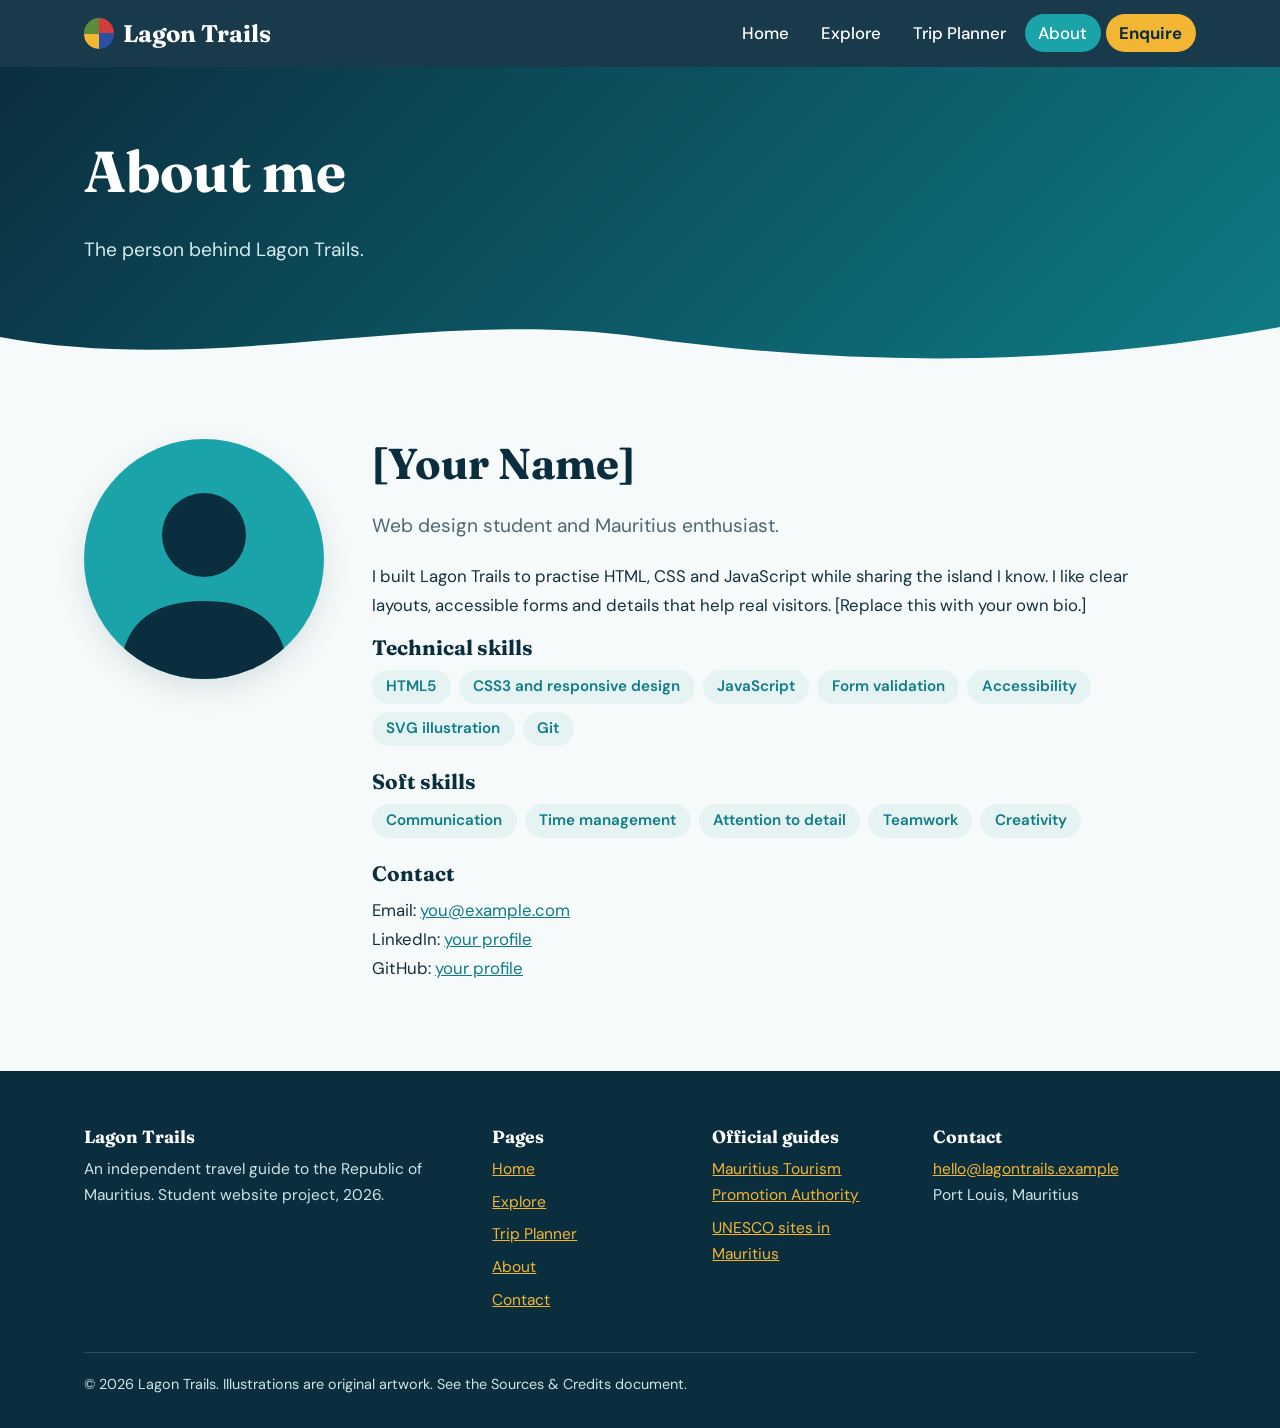
==== about.html @ cac01fd3 "Initial commit" ====
<!DOCTYPE html><html lang="en"><head><meta charset="utf-8"><meta name="viewport" content="width=device-width, initial-scale=1">
<title>About | Lagon Trails</title><meta name="description" content="Lagon Trails is a travel guide to Mauritius: beaches, mountains, Creole culture and trip planning.">
<link rel="preconnect" href="https://fonts.googleapis.com"><link rel="preconnect" href="https://fonts.gstatic.com" crossorigin>
<link href="https://fonts.googleapis.com/css2?family=DM+Sans:wght@400;500;700&family=Fraunces:opsz,wght@9..144,600;9..144,700&display=swap" rel="stylesheet">
<link rel="stylesheet" href="style.css"></head><body>
<header class="site-header"><div class="wrap"><a class="brand" href="index.html"><i></i>Lagon Trails</a>
<button class="menu-btn" aria-expanded="false" aria-controls="nav">Menu</button><nav class="nav" id="nav" aria-label="Main"><ul><li><a href="index.html">Home</a></li><li><a href="explore.html">Explore</a></li><li><a href="plan.html">Trip Planner</a></li><li><a href="about.html" aria-current=page>About</a></li><li><a class="cta" href="contact.html">Enquire</a></li></ul></nav></div></header><main>
<div class="page-hero"><div class="wrap"><h1>About me</h1><p>The person behind Lagon Trails.</p></div></div><svg class="wave" viewBox="0 0 1440 60" preserveAspectRatio="none" aria-hidden="true"><path d="M0 30C240 70 480 0 720 30S1200 60 1440 20V60H0Z" fill="#f7fafa"/></svg>
<section><div class="wrap"><div class="about-grid"><img src="images/avatar.svg" alt="Placeholder profile picture: replace with your own photo"><div>
<h2>[Your Name]</h2><p class="lead">Web design student and Mauritius enthusiast.</p>
<p>I built Lagon Trails to practise HTML, CSS and JavaScript while sharing the island I know. I like clear layouts, accessible forms and details that help real visitors. [Replace this with your own bio.]</p>
<h3>Technical skills</h3><ul class="chips"><li>HTML5</li><li>CSS3 and responsive design</li><li>JavaScript</li><li>Form validation</li><li>Accessibility</li><li>SVG illustration</li><li>Git</li></ul>
<h3>Soft skills</h3><ul class="chips"><li>Communication</li><li>Time management</li><li>Attention to detail</li><li>Teamwork</li><li>Creativity</li></ul>
<h3>Contact</h3><p>Email: <a href="mailto:you@example.com">you@example.com</a><br>LinkedIn: <a href="https://www.linkedin.com/" target="_blank" rel="noopener">your profile</a><br>GitHub: <a href="https://github.com/" target="_blank" rel="noopener">your profile</a></p></div></div></div></section>
</main><footer><div class="wrap"><div class="fcols">
<div><h3>Lagon Trails</h3><p>An independent travel guide to the Republic of Mauritius. Student website project, 2026.</p></div>
<div><h3>Pages</h3><ul><li><a href="index.html">Home</a></li><li><a href="explore.html">Explore</a></li><li><a href="plan.html">Trip Planner</a></li><li><a href="about.html">About</a></li><li><a href="contact.html">Contact</a></li></ul></div>
<div><h3>Official guides</h3><ul><li><a href="https://www.tourismmauritius.mu" target="_blank" rel="noopener">Mauritius Tourism Promotion Authority</a></li><li><a href="https://whc.unesco.org/en/statesparties/mu" target="_blank" rel="noopener">UNESCO sites in Mauritius</a></li></ul></div>
<div><h3>Contact</h3><p><a href="mailto:hello@lagontrails.example">hello@lagontrails.example</a><br>Port Louis, Mauritius</p></div></div>
<div class="copy">&copy; 2026 Lagon Trails. Illustrations are original artwork. See the Sources &amp; Credits document.</div></div></footer><script src="script.js"></script></body></html>
---- style.css ----
:root{--navy:#0b2e3f;--lagoon:#1aa3a8;--deep:#0e7c86;--cane:#5b8c3a;--sun:#f2b632;--red:#d63b3b;--bg:#f7fafa;--tint:#e6f3f3;--ink:#12303d;--muted:#4d6772;
--head:"Fraunces",Georgia,serif;--body:"DM Sans","Segoe UI",Arial,sans-serif;--sh:0 10px 30px rgba(11,46,63,.12)}
*{box-sizing:border-box}html{scroll-behavior:smooth}
body{margin:0;background:var(--bg);color:var(--ink);font:1.05rem/1.7 var(--body)}
img{max-width:100%;display:block}a{color:var(--deep)}
:focus-visible{outline:3px solid var(--sun);outline-offset:3px}
.wrap{max-width:72rem;margin:0 auto;padding:0 1.25rem}
h1,h2,h3{font-family:var(--head);line-height:1.15;margin:0 0 .5em;color:var(--navy)}
h1{font-size:clamp(2.6rem,7vw,5rem);font-weight:700}h2{font-size:clamp(1.8rem,4vw,2.7rem)}h3{font-size:1.3rem}
p{max-width:64ch;margin:0 0 1em}.lead{font-size:1.2rem;color:var(--muted)}
section{padding:4.5rem 0}.tint{background:var(--tint)}.dark{background:var(--navy);color:#e3f1f2}.dark h2,.dark h3{color:#fff}.dark a{color:var(--sun)}
.sec-head{max-width:46rem;margin-bottom:2.2rem}

/* header */
.site-header{position:sticky;top:0;z-index:50;background:rgba(11,46,63,.94);backdrop-filter:blur(8px);color:#fff}
.site-header .wrap{display:flex;align-items:center;justify-content:space-between;min-height:4.2rem;gap:1rem}
.brand{font:700 1.5rem var(--head);color:#fff;text-decoration:none;display:flex;gap:.55rem;align-items:center}
.brand i{width:1.9rem;height:1.9rem;border-radius:50%;background:conic-gradient(var(--red) 0 25%,#2c4fa3 0 50%,var(--sun) 0 75%,var(--cane) 0)}
.nav ul{display:flex;gap:.3rem;list-style:none;margin:0;padding:0;align-items:center}
.nav a{color:#fff;text-decoration:none;padding:.5rem .85rem;border-radius:99px;font-weight:500}
.nav a:hover{background:rgba(255,255,255,.12)}.nav a[aria-current=page]{background:var(--lagoon)}
.nav .cta{background:var(--sun);color:var(--navy);font-weight:700}
.menu-btn{display:none;background:none;border:1px solid #fff;color:#fff;padding:.4rem .9rem;font:inherit;border-radius:6px}
@media(max-width:52rem){.menu-btn{display:block}.nav{display:none;position:absolute;left:0;right:0;top:100%;background:var(--navy);padding:1rem 1.25rem 1.5rem}.nav.open{display:block}.nav ul{flex-direction:column;align-items:stretch}}

/* hero */
.hero{position:relative;color:#fff;min-height:40rem;display:flex;align-items:center;padding:0;overflow:hidden}
.hero>img{position:absolute;inset:0;width:100%;height:100%;object-fit:cover}
.hero::after{content:"";position:absolute;inset:0;background:linear-gradient(100deg,rgba(11,46,63,.8) 0,rgba(11,46,63,.35) 55%,transparent)}
.hero .wrap{position:relative;z-index:2;padding-top:5rem;padding-bottom:7rem}
.hero h1{color:#fff;max-width:13ch;text-shadow:0 2px 20px rgba(0,0,0,.3)}.hero p{font-size:1.25rem;max-width:38rem}
.btns{display:flex;gap:.8rem;flex-wrap:wrap;margin-top:1.6rem}
.btn{display:inline-block;background:var(--sun);color:var(--navy);padding:.8rem 1.6rem;font:700 1rem var(--body);text-decoration:none;border:0;border-radius:99px;cursor:pointer;transition:transform .15s,box-shadow .15s}
.btn:hover{transform:translateY(-2px);box-shadow:0 8px 20px rgba(0,0,0,.25)}
.btn.ghost{background:transparent;color:#fff;border:2px solid #fff}.btn.alt{background:var(--lagoon);color:#fff}
.page-hero{background:linear-gradient(135deg,var(--navy),var(--deep));color:#fff;padding:4.5rem 0 5rem;position:relative}
.page-hero h1{color:#fff;font-size:clamp(2.2rem,5vw,3.6rem)}.page-hero p{color:#d3ecee;font-size:1.2rem}
.wave{display:block;width:100%;height:60px;margin-top:-59px;position:relative}
.facts{display:grid;grid-template-columns:repeat(4,1fr);background:#fff;box-shadow:var(--sh);border-radius:14px;margin:-4rem auto 0;position:relative;z-index:5;max-width:68rem;overflow:hidden}
.facts div{padding:1.4rem 1.5rem;border-right:1px solid #dbe7e8}.facts div:last-child{border:0}
.facts b{display:block;font:700 1.35rem var(--head);color:var(--deep)}.facts span{font-size:.92rem;color:var(--muted)}
@media(max-width:52rem){.facts{grid-template-columns:1fr 1fr}.facts div{border-bottom:1px solid #dbe7e8}}

/* grids & cards */
.grid{display:grid;gap:1.6rem}.g3{grid-template-columns:repeat(3,1fr)}.g2{grid-template-columns:repeat(2,1fr)}.g4{grid-template-columns:repeat(4,1fr)}
@media(max-width:60rem){.g3,.g4{grid-template-columns:1fr 1fr}}@media(max-width:40rem){.g2,.g3,.g4{grid-template-columns:1fr}}
.reason{background:#fff;padding:1.8rem;border-radius:14px;box-shadow:var(--sh);border-top:5px solid var(--lagoon)}
.reason:nth-child(2){border-color:var(--sun)}.reason:nth-child(3){border-color:var(--cane)}
.card{background:#fff;border-radius:14px;overflow:hidden;box-shadow:var(--sh);display:flex;flex-direction:column}
.card .ph{overflow:hidden;aspect-ratio:10/7}.card img{width:100%;height:100%;object-fit:cover;transition:transform .5s}.card:hover img{transform:scale(1.05)}
.card .bd{padding:1.3rem 1.4rem 1.5rem;display:flex;flex-direction:column;gap:.4rem;flex:1}
.tag{align-self:flex-start;font-size:.8rem;font-weight:700;background:var(--tint);color:var(--deep);padding:.15rem .7rem;border-radius:99px}
.linkbtn{margin-top:auto;align-self:flex-start;background:none;border:0;color:var(--deep);font:700 1rem var(--body);cursor:pointer;padding:.3rem 0;text-decoration:underline}
.filters{display:flex;gap:.5rem;flex-wrap:wrap;margin-bottom:1.6rem}
.filters button,.tabs button{font:600 .95rem var(--body);padding:.5rem 1.2rem;border-radius:99px;border:2px solid var(--deep);background:#fff;color:var(--deep);cursor:pointer}
.filters button[aria-pressed=true],.tabs button[aria-selected=true]{background:var(--deep);color:#fff}
.card[hidden]{display:none}
dialog{border:0;border-radius:16px;max-width:42rem;width:calc(100% - 2rem);padding:0;box-shadow:0 30px 80px rgba(0,0,0,.4)}
dialog::backdrop{background:rgba(11,46,63,.7)}dialog img{width:100%;aspect-ratio:16/8;object-fit:cover}
dialog .bd{padding:1.5rem 1.8rem 1.8rem}dialog form{display:block;max-width:none}

/* map */
.mapbox{display:grid;grid-template-columns:1.1fr 1fr;gap:2.5rem;align-items:center}
@media(max-width:52rem){.mapbox{grid-template-columns:1fr}}
.isle{width:100%;max-width:30rem;margin:auto;display:block}
.isle path{cursor:pointer;stroke:#fff;stroke-width:4;transition:fill .2s}
.isle path[data-r=north]{fill:#7cc4a8}.isle path[data-r=east]{fill:#4fb0a0}.isle path[data-r=south]{fill:#6fa66a}.isle path[data-r=west]{fill:#e0b94a}.isle path[data-r=central]{fill:#b7a46a}
.isle path:hover,.isle path.on{fill:var(--red)}
.regionbox{background:#fff;border-radius:14px;padding:1.8rem;box-shadow:var(--sh);min-height:14rem}

/* tabs, details */
.tabs{display:flex;gap:.5rem;flex-wrap:wrap;margin-bottom:1.5rem}.panel[hidden]{display:none}
details{background:#fff;border-radius:10px;margin-bottom:.7rem;box-shadow:0 2px 8px rgba(11,46,63,.08)}
summary{padding:1rem 1.3rem;font-weight:700;cursor:pointer;color:var(--navy)}details[open] summary{color:var(--deep)}details p{padding:0 1.3rem;margin:0 0 1rem}
.split{display:grid;grid-template-columns:1fr 1fr;gap:3rem;align-items:center}@media(max-width:52rem){.split{grid-template-columns:1fr}}
.split img{border-radius:16px;box-shadow:var(--sh);aspect-ratio:10/7;object-fit:cover;width:100%}
.band{background:linear-gradient(120deg,var(--deep),var(--lagoon));color:#fff;text-align:center;padding:4rem 0}.band h2{color:#fff}.band p{margin-inline:auto}

/* about + forms */
.about-grid{display:grid;grid-template-columns:15rem 1fr;gap:3rem;align-items:start}.about-grid img{border-radius:50%;width:15rem;height:15rem;object-fit:cover;box-shadow:var(--sh)}
@media(max-width:52rem){.about-grid{grid-template-columns:1fr}}
.chips{list-style:none;padding:0;display:flex;flex-wrap:wrap;gap:.5rem;margin:0 0 1.5rem}.chips li{background:var(--tint);color:var(--deep);padding:.25rem .9rem;border-radius:99px;font-weight:600;font-size:.95rem}
.contact-grid{display:grid;grid-template-columns:1.6fr 1fr;gap:2.5rem;align-items:start}@media(max-width:52rem){.contact-grid{grid-template-columns:1fr}}
form{display:grid;gap:1.1rem}
.row2{display:grid;grid-template-columns:1fr 1fr;gap:1rem}@media(max-width:40rem){.row2{grid-template-columns:1fr}}
label,legend{font-weight:700;display:block;margin-bottom:.3rem}
input,select,textarea{width:100%;font:inherit;padding:.7rem .9rem;border:1.5px solid #9db4ba;border-radius:8px;background:#fff;color:var(--ink)}
input:focus,select:focus,textarea:focus{border-color:var(--lagoon)}
input[type=radio],input[type=checkbox]{width:auto;margin-right:.4rem}
fieldset{border:1.5px solid #cfe0e3;border-radius:8px;padding:.8rem 1rem;margin:0}.inl label{display:inline-block;font-weight:400;margin-right:1.1rem}
.req{color:var(--red)}.formbox{background:#fff;padding:2rem;border-radius:16px;box-shadow:var(--sh)}
.msg{display:none;background:#e8f6ec;border-left:6px solid var(--cane);padding:1.3rem 1.5rem;border-radius:8px;margin-bottom:1.5rem}.msg.show{display:block}
.side{background:var(--navy);color:#e3f1f2;padding:1.8rem;border-radius:16px}.side h3{color:#fff}.side a{color:var(--sun)}
.planner{background:#fff;padding:1.8rem;border-radius:16px;box-shadow:var(--sh)}
.day{display:grid;grid-template-columns:5.5rem 1fr;gap:1rem;padding:1rem 0;border-bottom:1px solid #dbe7e8}.day b{font:700 1.1rem var(--head);color:var(--deep)}

footer{background:var(--navy);color:#cfe4e6;padding:3.5rem 0 2rem;font-size:.97rem}footer h3{color:#fff;font-size:1.1rem}footer a{color:var(--sun)}footer ul{list-style:none;padding:0;margin:0}footer li{margin-bottom:.4rem}
.fcols{display:grid;grid-template-columns:2fr 1fr 1fr 1.4fr;gap:2rem}@media(max-width:52rem){.fcols{grid-template-columns:1fr 1fr}}
.copy{border-top:1px solid rgba(255,255,255,.15);margin-top:2rem;padding-top:1.2rem;font-size:.9rem}
@media(prefers-reduced-motion:reduce){*{transition:none!important;animation:none!important;scroll-behavior:auto!important}}
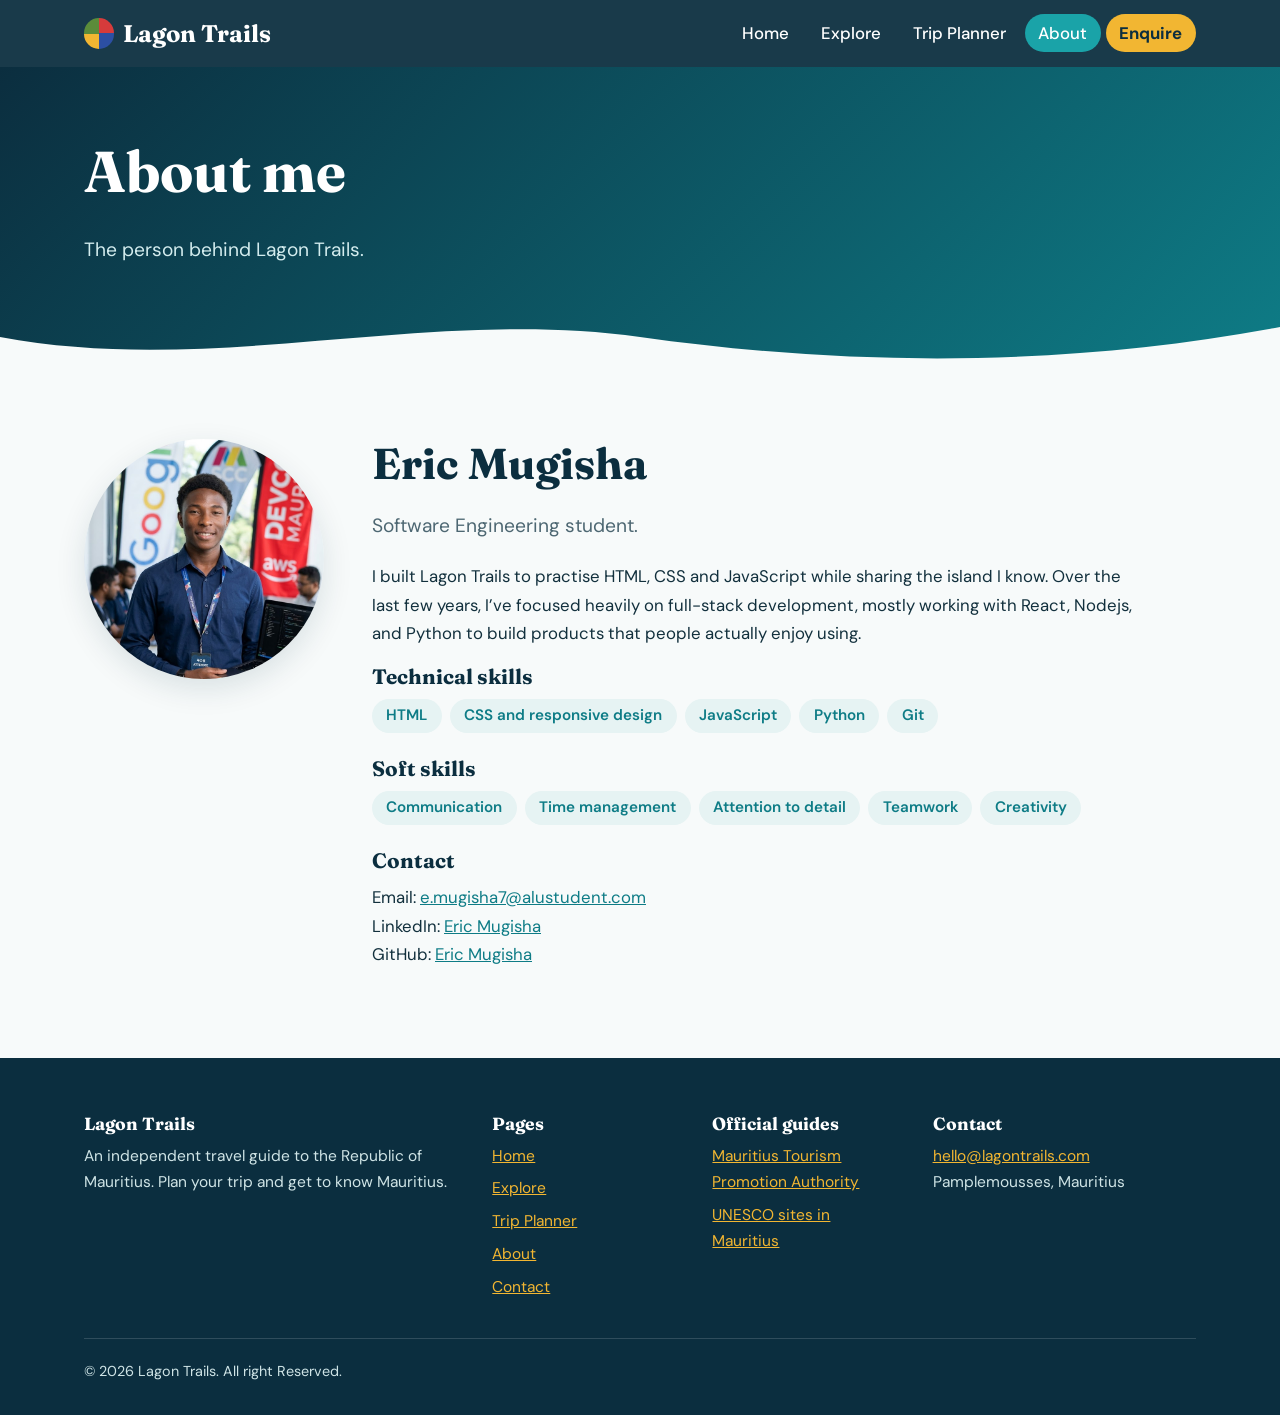
==== commit 77c2066e: "Initial commit" ====
--- a/about.html
+++ b/about.html
@@ -1,20 +1,115 @@
-<!DOCTYPE html><html lang="en"><head><meta charset="utf-8"><meta name="viewport" content="width=device-width, initial-scale=1">
-<title>About | Lagon Trails</title><meta name="description" content="Lagon Trails is a travel guide to Mauritius: beaches, mountains, Creole culture and trip planning.">
-<link rel="preconnect" href="https://fonts.googleapis.com"><link rel="preconnect" href="https://fonts.gstatic.com" crossorigin>
-<link href="https://fonts.googleapis.com/css2?family=DM+Sans:wght@400;500;700&family=Fraunces:opsz,wght@9..144,600;9..144,700&display=swap" rel="stylesheet">
-<link rel="stylesheet" href="style.css"></head><body>
-<header class="site-header"><div class="wrap"><a class="brand" href="index.html"><i></i>Lagon Trails</a>
-<button class="menu-btn" aria-expanded="false" aria-controls="nav">Menu</button><nav class="nav" id="nav" aria-label="Main"><ul><li><a href="index.html">Home</a></li><li><a href="explore.html">Explore</a></li><li><a href="plan.html">Trip Planner</a></li><li><a href="about.html" aria-current=page>About</a></li><li><a class="cta" href="contact.html">Enquire</a></li></ul></nav></div></header><main>
-<div class="page-hero"><div class="wrap"><h1>About me</h1><p>The person behind Lagon Trails.</p></div></div><svg class="wave" viewBox="0 0 1440 60" preserveAspectRatio="none" aria-hidden="true"><path d="M0 30C240 70 480 0 720 30S1200 60 1440 20V60H0Z" fill="#f7fafa"/></svg>
-<section><div class="wrap"><div class="about-grid"><img src="images/avatar.svg" alt="Placeholder profile picture: replace with your own photo"><div>
-<h2>[Your Name]</h2><p class="lead">Web design student and Mauritius enthusiast.</p>
-<p>I built Lagon Trails to practise HTML, CSS and JavaScript while sharing the island I know. I like clear layouts, accessible forms and details that help real visitors. [Replace this with your own bio.]</p>
-<h3>Technical skills</h3><ul class="chips"><li>HTML5</li><li>CSS3 and responsive design</li><li>JavaScript</li><li>Form validation</li><li>Accessibility</li><li>SVG illustration</li><li>Git</li></ul>
-<h3>Soft skills</h3><ul class="chips"><li>Communication</li><li>Time management</li><li>Attention to detail</li><li>Teamwork</li><li>Creativity</li></ul>
-<h3>Contact</h3><p>Email: <a href="mailto:you@example.com">you@example.com</a><br>LinkedIn: <a href="https://www.linkedin.com/" target="_blank" rel="noopener">your profile</a><br>GitHub: <a href="https://github.com/" target="_blank" rel="noopener">your profile</a></p></div></div></div></section>
-</main><footer><div class="wrap"><div class="fcols">
-<div><h3>Lagon Trails</h3><p>An independent travel guide to the Republic of Mauritius. Student website project, 2026.</p></div>
-<div><h3>Pages</h3><ul><li><a href="index.html">Home</a></li><li><a href="explore.html">Explore</a></li><li><a href="plan.html">Trip Planner</a></li><li><a href="about.html">About</a></li><li><a href="contact.html">Contact</a></li></ul></div>
-<div><h3>Official guides</h3><ul><li><a href="https://www.tourismmauritius.mu" target="_blank" rel="noopener">Mauritius Tourism Promotion Authority</a></li><li><a href="https://whc.unesco.org/en/statesparties/mu" target="_blank" rel="noopener">UNESCO sites in Mauritius</a></li></ul></div>
-<div><h3>Contact</h3><p><a href="mailto:hello@lagontrails.example">hello@lagontrails.example</a><br>Port Louis, Mauritius</p></div></div>
-<div class="copy">&copy; 2026 Lagon Trails. Illustrations are original artwork. See the Sources &amp; Credits document.</div></div></footer><script src="script.js"></script></body></html>+<!DOCTYPE html>
+<html lang="en">
+
+<head>
+    <meta charset="utf-8">
+    <meta name="viewport" content="width=device-width, initial-scale=1">
+    <title>About | Lagon Trails</title>
+    <meta name="description"
+        content="Lagon Trails is a travel guide to Mauritius: beaches, mountains, Creole culture and trip planning.">
+    <link rel="preconnect" href="https://fonts.googleapis.com">
+    <link rel="preconnect" href="https://fonts.gstatic.com" crossorigin>
+    <link
+        href="https://fonts.googleapis.com/css2?family=DM+Sans:wght@400;500;700&family=Fraunces:opsz,wght@9..144,600;9..144,700&display=swap"
+        rel="stylesheet">
+    <link rel="stylesheet" href="style.css">
+</head>
+
+<body>
+    <header class="site-header">
+        <div class="wrap"><a class="brand" href="index.html"><i></i>Lagon Trails</a>
+            <button class="menu-btn" aria-expanded="false" aria-controls="nav">Menu</button>
+            <nav class="nav" id="nav" aria-label="Main">
+                <ul>
+                    <li><a href="index.html">Home</a></li>
+                    <li><a href="explore.html">Explore</a></li>
+                    <li><a href="plan.html">Trip Planner</a></li>
+                    <li><a href="about.html" aria-current=page>About</a></li>
+                    <li><a class="cta" href="contact.html">Enquire</a></li>
+                </ul>
+            </nav>
+        </div>
+    </header>
+    <main>
+        <div class="page-hero">
+            <div class="wrap">
+                <h1>About me</h1>
+                <p>The person behind Lagon Trails.</p>
+            </div>
+        </div><svg class="wave" viewBox="0 0 1440 60" preserveAspectRatio="none" aria-hidden="true">
+            <path d="M0 30C240 70 480 0 720 30S1200 60 1440 20V60H0Z" fill="#f7fafa" />
+        </svg>
+        <section>
+            <div class="wrap">
+                <div class="about-grid"><img src="images/avatar.jpg"
+                        alt="My profile">
+                    <div>
+                        <h2> Eric Mugisha </h2>
+                        <p class="lead">Software Engineering student.</p>
+                        <p>I built Lagon Trails to practise HTML, CSS and JavaScript while sharing the island I know. 
+                            Over the last few years, I’ve focused heavily on full-stack development, mostly working with React, Nodejs, and Python to build products that people actually enjoy using.</p>
+                        <h3>Technical skills</h3>
+                        <ul class="chips">
+                            <li>HTML</li>
+                            <li>CSS and responsive design</li>
+                            <li>JavaScript</li>
+                            <li>Python</li>
+                            <li>Git</li>
+                        </ul>
+                        <h3>Soft skills</h3>
+                        <ul class="chips">
+                            <li>Communication</li>
+                            <li>Time management</li>
+                            <li>Attention to detail</li>
+                            <li>Teamwork</li>
+                            <li>Creativity</li>
+                        </ul>
+                        <h3>Contact</h3>
+                        <p>
+                            Email: <a href="mailto:e.mugisha7@alustudent.com">e.mugisha7@alustudent.com</a>
+                            <br>
+                            LinkedIn: <a href="https://www.linkedin.com/er-mugi" target="_blank" rel="noopener">Eric Mugisha</a>
+                            <br>
+                            GitHub: <a href="https://github.com/mugisha-eric" target="_blank" rel="noopener">Eric Mugisha </a>
+                        </p>
+                    </div>
+                </div>
+            </div>
+        </section>
+    </main>
+    <footer>
+            <div class="wrap">
+                <div class="fcols">
+                    <div>
+                        <h3>Lagon Trails</h3>
+                        <p>An independent travel guide to the Republic of Mauritius. Plan your trip and get to know Mauritius.</p>
+                    </div>
+                    <div>
+                        <h3>Pages</h3>
+                        <ul>
+                            <li><a href="index.html">Home</a></li>
+                            <li><a href="explore.html">Explore</a></li>
+                            <li><a href="plan.html">Trip Planner</a></li>
+                            <li><a href="about.html">About</a></li>
+                            <li><a href="contact.html">Contact</a></li>
+                        </ul>
+                    </div>
+                    <div>
+                        <h3>Official guides</h3>
+                        <ul>
+                            <li><a href="https://www.tourismmauritius.mu" target="_blank" rel="noopener">Mauritius Tourism Promotion Authority</a></li>
+                            <li><a href="https://whc.unesco.org/en/statesparties/mu" target="_blank" rel="noopener">UNESCO sites in Mauritius</a></li>
+                        </ul>
+                    </div>
+                    <div>
+                        <h3>Contact</h3>
+                        <p><a href="mailto:hello@lagontrails.com">hello@lagontrails.com</a><br>Pamplemousses, Mauritius</p>
+                    </div>
+                </div>
+                <div class="copy">&copy; 2026 Lagon Trails. All right Reserved.</div>
+            </div>
+        </footer>
+    <script src="script.js"></script>
+</body>
+
+</html>
--- a/style.css
+++ b/style.css
@@ -1,100 +1,878 @@
-:root{--navy:#0b2e3f;--lagoon:#1aa3a8;--deep:#0e7c86;--cane:#5b8c3a;--sun:#f2b632;--red:#d63b3b;--bg:#f7fafa;--tint:#e6f3f3;--ink:#12303d;--muted:#4d6772;
---head:"Fraunces",Georgia,serif;--body:"DM Sans","Segoe UI",Arial,sans-serif;--sh:0 10px 30px rgba(11,46,63,.12)}
-*{box-sizing:border-box}html{scroll-behavior:smooth}
-body{margin:0;background:var(--bg);color:var(--ink);font:1.05rem/1.7 var(--body)}
-img{max-width:100%;display:block}a{color:var(--deep)}
-:focus-visible{outline:3px solid var(--sun);outline-offset:3px}
-.wrap{max-width:72rem;margin:0 auto;padding:0 1.25rem}
-h1,h2,h3{font-family:var(--head);line-height:1.15;margin:0 0 .5em;color:var(--navy)}
-h1{font-size:clamp(2.6rem,7vw,5rem);font-weight:700}h2{font-size:clamp(1.8rem,4vw,2.7rem)}h3{font-size:1.3rem}
-p{max-width:64ch;margin:0 0 1em}.lead{font-size:1.2rem;color:var(--muted)}
-section{padding:4.5rem 0}.tint{background:var(--tint)}.dark{background:var(--navy);color:#e3f1f2}.dark h2,.dark h3{color:#fff}.dark a{color:var(--sun)}
-.sec-head{max-width:46rem;margin-bottom:2.2rem}
+:root {
+    --navy: #0b2e3f;
+    --lagoon: #1aa3a8;
+    --deep: #0e7c86;
+    --cane: #5b8c3a;
+    --sun: #f2b632;
+    --red: #d63b3b;
+    --bg: #f7fafa;
+    --tint: #e6f3f3;
+    --ink: #12303d;
+    --muted: #4d6772;
+    --head: "Fraunces", Georgia, serif;
+    --body: "DM Sans", "Segoe UI", Arial, sans-serif;
+    --sh: 0 10px 30px rgba(11, 46, 63, .12)
+}
+
+* {
+    box-sizing: border-box
+}
+
+html {
+    scroll-behavior: smooth
+}
+
+body {
+    margin: 0;
+    background: var(--bg);
+    color: var(--ink);
+    font: 1.05rem/1.7 var(--body)
+}
+
+img {
+    max-width: 100%;
+    display: block
+}
+
+a {
+    color: var(--deep)
+}
+
+:focus-visible {
+    outline: 3px solid var(--sun);
+    outline-offset: 3px
+}
+
+.wrap {
+    max-width: 72rem;
+    margin: 0 auto;
+    padding: 0 1.25rem
+}
+
+h1,
+h2,
+h3 {
+    font-family: var(--head);
+    line-height: 1.15;
+    margin: 0 0 .5em;
+    color: var(--navy)
+}
+
+h1 {
+    font-size: clamp(2.6rem, 7vw, 5rem);
+    font-weight: 700
+}
+
+h2 {
+    font-size: clamp(1.8rem, 4vw, 2.7rem)
+}
+
+h3 {
+    font-size: 1.3rem
+}
+
+p {
+    max-width: 64ch;
+    margin: 0 0 1em
+}
+
+.lead {
+    font-size: 1.2rem;
+    color: var(--muted)
+}
+
+section {
+    padding: 4.5rem 0
+}
+
+.tint {
+    background: var(--tint)
+}
+
+.dark {
+    background: var(--navy);
+    color: #e3f1f2
+}
+
+.dark h2,
+.dark h3 {
+    color: #fff
+}
+
+.dark a {
+    color: var(--sun)
+}
+
+.sec-head {
+    max-width: 46rem;
+    margin-bottom: 2.2rem
+}
 
 /* header */
-.site-header{position:sticky;top:0;z-index:50;background:rgba(11,46,63,.94);backdrop-filter:blur(8px);color:#fff}
-.site-header .wrap{display:flex;align-items:center;justify-content:space-between;min-height:4.2rem;gap:1rem}
-.brand{font:700 1.5rem var(--head);color:#fff;text-decoration:none;display:flex;gap:.55rem;align-items:center}
-.brand i{width:1.9rem;height:1.9rem;border-radius:50%;background:conic-gradient(var(--red) 0 25%,#2c4fa3 0 50%,var(--sun) 0 75%,var(--cane) 0)}
-.nav ul{display:flex;gap:.3rem;list-style:none;margin:0;padding:0;align-items:center}
-.nav a{color:#fff;text-decoration:none;padding:.5rem .85rem;border-radius:99px;font-weight:500}
-.nav a:hover{background:rgba(255,255,255,.12)}.nav a[aria-current=page]{background:var(--lagoon)}
-.nav .cta{background:var(--sun);color:var(--navy);font-weight:700}
-.menu-btn{display:none;background:none;border:1px solid #fff;color:#fff;padding:.4rem .9rem;font:inherit;border-radius:6px}
-@media(max-width:52rem){.menu-btn{display:block}.nav{display:none;position:absolute;left:0;right:0;top:100%;background:var(--navy);padding:1rem 1.25rem 1.5rem}.nav.open{display:block}.nav ul{flex-direction:column;align-items:stretch}}
+.site-header {
+    position: sticky;
+    top: 0;
+    z-index: 50;
+    background: rgba(11, 46, 63, .94);
+    backdrop-filter: blur(8px);
+    color: #fff
+}
+
+.site-header .wrap {
+    display: flex;
+    align-items: center;
+    justify-content: space-between;
+    min-height: 4.2rem;
+    gap: 1rem
+}
+
+.brand {
+    font: 700 1.5rem var(--head);
+    color: #fff;
+    text-decoration: none;
+    display: flex;
+    gap: .55rem;
+    align-items: center
+}
+
+.brand i {
+    width: 1.9rem;
+    height: 1.9rem;
+    border-radius: 50%;
+    background: conic-gradient(var(--red) 0 25%, #2c4fa3 0 50%, var(--sun) 0 75%, var(--cane) 0)
+}
+
+.nav ul {
+    display: flex;
+    gap: .3rem;
+    list-style: none;
+    margin: 0;
+    padding: 0;
+    align-items: center
+}
+
+.nav a {
+    color: #fff;
+    text-decoration: none;
+    padding: .5rem .85rem;
+    border-radius: 99px;
+    font-weight: 500
+}
+
+.nav a:hover {
+    background: rgba(255, 255, 255, .12)
+}
+
+.nav a[aria-current=page] {
+    background: var(--lagoon)
+}
+
+.nav .cta {
+    background: var(--sun);
+    color: var(--navy);
+    font-weight: 700
+}
+
+.menu-btn {
+    display: none;
+    background: none;
+    border: 1px solid #fff;
+    color: #fff;
+    padding: .4rem .9rem;
+    font: inherit;
+    border-radius: 6px
+}
+
+@media(max-width:52rem) {
+    .menu-btn {
+        display: block
+    }
+
+    .nav {
+        display: none;
+        position: absolute;
+        left: 0;
+        right: 0;
+        top: 100%;
+        background: var(--navy);
+        padding: 1rem 1.25rem 1.5rem
+    }
+
+    .nav.open {
+        display: block
+    }
+
+    .nav ul {
+        flex-direction: column;
+        align-items: stretch
+    }
+}
 
 /* hero */
-.hero{position:relative;color:#fff;min-height:40rem;display:flex;align-items:center;padding:0;overflow:hidden}
-.hero>img{position:absolute;inset:0;width:100%;height:100%;object-fit:cover}
-.hero::after{content:"";position:absolute;inset:0;background:linear-gradient(100deg,rgba(11,46,63,.8) 0,rgba(11,46,63,.35) 55%,transparent)}
-.hero .wrap{position:relative;z-index:2;padding-top:5rem;padding-bottom:7rem}
-.hero h1{color:#fff;max-width:13ch;text-shadow:0 2px 20px rgba(0,0,0,.3)}.hero p{font-size:1.25rem;max-width:38rem}
-.btns{display:flex;gap:.8rem;flex-wrap:wrap;margin-top:1.6rem}
-.btn{display:inline-block;background:var(--sun);color:var(--navy);padding:.8rem 1.6rem;font:700 1rem var(--body);text-decoration:none;border:0;border-radius:99px;cursor:pointer;transition:transform .15s,box-shadow .15s}
-.btn:hover{transform:translateY(-2px);box-shadow:0 8px 20px rgba(0,0,0,.25)}
-.btn.ghost{background:transparent;color:#fff;border:2px solid #fff}.btn.alt{background:var(--lagoon);color:#fff}
-.page-hero{background:linear-gradient(135deg,var(--navy),var(--deep));color:#fff;padding:4.5rem 0 5rem;position:relative}
-.page-hero h1{color:#fff;font-size:clamp(2.2rem,5vw,3.6rem)}.page-hero p{color:#d3ecee;font-size:1.2rem}
-.wave{display:block;width:100%;height:60px;margin-top:-59px;position:relative}
-.facts{display:grid;grid-template-columns:repeat(4,1fr);background:#fff;box-shadow:var(--sh);border-radius:14px;margin:-4rem auto 0;position:relative;z-index:5;max-width:68rem;overflow:hidden}
-.facts div{padding:1.4rem 1.5rem;border-right:1px solid #dbe7e8}.facts div:last-child{border:0}
-.facts b{display:block;font:700 1.35rem var(--head);color:var(--deep)}.facts span{font-size:.92rem;color:var(--muted)}
-@media(max-width:52rem){.facts{grid-template-columns:1fr 1fr}.facts div{border-bottom:1px solid #dbe7e8}}
+.hero {
+    position: relative;
+    color: #fff;
+    min-height: 40rem;
+    display: flex;
+    align-items: center;
+    padding: 0;
+    overflow: hidden
+}
+
+.hero>img {
+    position: absolute;
+    inset: 0;
+    width: 100%;
+    height: 100%;
+    object-fit: cover
+}
+
+.hero::after {
+    content: "";
+    position: absolute;
+    inset: 0;
+    background: linear-gradient(100deg, rgba(11, 46, 63, .8) 0, rgba(11, 46, 63, .35) 55%, transparent)
+}
+
+.hero .wrap {
+    position: relative;
+    z-index: 2;
+    padding-top: 5rem;
+    padding-bottom: 7rem
+}
+
+.hero h1 {
+    color: #fff;
+    max-width: 13ch;
+    text-shadow: 0 2px 20px rgba(0, 0, 0, .3)
+}
+
+.hero p {
+    font-size: 1.25rem;
+    max-width: 38rem
+}
+
+.btns {
+    display: flex;
+    gap: .8rem;
+    flex-wrap: wrap;
+    margin-top: 1.6rem
+}
+
+.btn {
+    display: inline-block;
+    background: var(--sun);
+    color: var(--navy);
+    padding: .8rem 1.6rem;
+    font: 700 1rem var(--body);
+    text-decoration: none;
+    border: 0;
+    border-radius: 99px;
+    cursor: pointer;
+    transition: transform .15s, box-shadow .15s
+}
+
+.btn:hover {
+    transform: translateY(-2px);
+    box-shadow: 0 8px 20px rgba(0, 0, 0, .25)
+}
+
+.btn.ghost {
+    background: transparent;
+    color: #fff;
+    border: 2px solid #fff
+}
+
+.btn.alt {
+    background: var(--lagoon);
+    color: #fff
+}
+
+.page-hero {
+    background: linear-gradient(135deg, var(--navy), var(--deep));
+    color: #fff;
+    padding: 4.5rem 0 5rem;
+    position: relative
+}
+
+.page-hero h1 {
+    color: #fff;
+    font-size: clamp(2.2rem, 5vw, 3.6rem)
+}
+
+.page-hero p {
+    color: #d3ecee;
+    font-size: 1.2rem
+}
+
+.wave {
+    display: block;
+    width: 100%;
+    height: 60px;
+    margin-top: -59px;
+    position: relative
+}
+
+.facts {
+    display: grid;
+    grid-template-columns: repeat(4, 1fr);
+    background: #fff;
+    box-shadow: var(--sh);
+    border-radius: 14px;
+    margin: -4rem auto 0;
+    position: relative;
+    z-index: 5;
+    max-width: 68rem;
+    overflow: hidden
+}
+
+.facts div {
+    padding: 1.4rem 1.5rem;
+    border-right: 1px solid #dbe7e8
+}
+
+.facts div:last-child {
+    border: 0
+}
+
+.facts b {
+    display: block;
+    font: 700 1.35rem var(--head);
+    color: var(--deep)
+}
+
+.facts span {
+    font-size: .92rem;
+    color: var(--muted)
+}
+
+@media(max-width:52rem) {
+    .facts {
+        grid-template-columns: 1fr 1fr
+    }
+
+    .facts div {
+        border-bottom: 1px solid #dbe7e8
+    }
+}
 
 /* grids & cards */
-.grid{display:grid;gap:1.6rem}.g3{grid-template-columns:repeat(3,1fr)}.g2{grid-template-columns:repeat(2,1fr)}.g4{grid-template-columns:repeat(4,1fr)}
-@media(max-width:60rem){.g3,.g4{grid-template-columns:1fr 1fr}}@media(max-width:40rem){.g2,.g3,.g4{grid-template-columns:1fr}}
-.reason{background:#fff;padding:1.8rem;border-radius:14px;box-shadow:var(--sh);border-top:5px solid var(--lagoon)}
-.reason:nth-child(2){border-color:var(--sun)}.reason:nth-child(3){border-color:var(--cane)}
-.card{background:#fff;border-radius:14px;overflow:hidden;box-shadow:var(--sh);display:flex;flex-direction:column}
-.card .ph{overflow:hidden;aspect-ratio:10/7}.card img{width:100%;height:100%;object-fit:cover;transition:transform .5s}.card:hover img{transform:scale(1.05)}
-.card .bd{padding:1.3rem 1.4rem 1.5rem;display:flex;flex-direction:column;gap:.4rem;flex:1}
-.tag{align-self:flex-start;font-size:.8rem;font-weight:700;background:var(--tint);color:var(--deep);padding:.15rem .7rem;border-radius:99px}
-.linkbtn{margin-top:auto;align-self:flex-start;background:none;border:0;color:var(--deep);font:700 1rem var(--body);cursor:pointer;padding:.3rem 0;text-decoration:underline}
-.filters{display:flex;gap:.5rem;flex-wrap:wrap;margin-bottom:1.6rem}
-.filters button,.tabs button{font:600 .95rem var(--body);padding:.5rem 1.2rem;border-radius:99px;border:2px solid var(--deep);background:#fff;color:var(--deep);cursor:pointer}
-.filters button[aria-pressed=true],.tabs button[aria-selected=true]{background:var(--deep);color:#fff}
-.card[hidden]{display:none}
-dialog{border:0;border-radius:16px;max-width:42rem;width:calc(100% - 2rem);padding:0;box-shadow:0 30px 80px rgba(0,0,0,.4)}
-dialog::backdrop{background:rgba(11,46,63,.7)}dialog img{width:100%;aspect-ratio:16/8;object-fit:cover}
-dialog .bd{padding:1.5rem 1.8rem 1.8rem}dialog form{display:block;max-width:none}
+.grid {
+    display: grid;
+    gap: 1.6rem
+}
+
+.g3 {
+    grid-template-columns: repeat(3, 1fr)
+}
+
+.g2 {
+    grid-template-columns: repeat(2, 1fr)
+}
+
+.g4 {
+    grid-template-columns: repeat(4, 1fr)
+}
+
+@media(max-width:60rem) {
+
+    .g3,
+    .g4 {
+        grid-template-columns: 1fr 1fr
+    }
+}
+
+@media(max-width:40rem) {
+
+    .g2,
+    .g3,
+    .g4 {
+        grid-template-columns: 1fr
+    }
+}
+
+.reason {
+    background: #fff;
+    padding: 1.8rem;
+    border-radius: 14px;
+    box-shadow: var(--sh);
+    border-top: 5px solid var(--lagoon)
+}
+
+.reason:nth-child(2) {
+    border-color: var(--sun)
+}
+
+.reason:nth-child(3) {
+    border-color: var(--cane)
+}
+
+.card {
+    background: #fff;
+    border-radius: 14px;
+    overflow: hidden;
+    box-shadow: var(--sh);
+    display: flex;
+    flex-direction: column
+}
+
+.card .ph {
+    overflow: hidden;
+    aspect-ratio: 10/7
+}
+
+.card img {
+    width: 100%;
+    height: 100%;
+    object-fit: cover;
+    transition: transform .5s
+}
+
+.card:hover img {
+    transform: scale(1.05)
+}
+
+.card .bd {
+    padding: 1.3rem 1.4rem 1.5rem;
+    display: flex;
+    flex-direction: column;
+    gap: .4rem;
+    flex: 1
+}
+
+.tag {
+    align-self: flex-start;
+    font-size: .8rem;
+    font-weight: 700;
+    background: var(--tint);
+    color: var(--deep);
+    padding: .15rem .7rem;
+    border-radius: 99px
+}
+
+.linkbtn {
+    margin-top: auto;
+    align-self: flex-start;
+    background: none;
+    border: 0;
+    color: var(--deep);
+    font: 700 1rem var(--body);
+    cursor: pointer;
+    padding: .3rem 0;
+    text-decoration: underline
+}
+
+.filters {
+    display: flex;
+    gap: .5rem;
+    flex-wrap: wrap;
+    margin-bottom: 1.6rem
+}
+
+.filters button,
+.tabs button {
+    font: 600 .95rem var(--body);
+    padding: .5rem 1.2rem;
+    border-radius: 99px;
+    border: 2px solid var(--deep);
+    background: #fff;
+    color: var(--deep);
+    cursor: pointer
+}
+
+.filters button[aria-pressed=true],
+.tabs button[aria-selected=true] {
+    background: var(--deep);
+    color: #fff
+}
+
+.card[hidden] {
+    display: none
+}
+
+dialog {
+    border: 0;
+    border-radius: 16px;
+    max-width: 42rem;
+    width: calc(100% - 2rem);
+    padding: 0;
+    box-shadow: 0 30px 80px rgba(0, 0, 0, .4)
+}
+
+dialog::backdrop {
+    background: rgba(11, 46, 63, .7)
+}
+
+dialog img {
+    width: 100%;
+    aspect-ratio: 16/8;
+    object-fit: cover
+}
+
+dialog .bd {
+    padding: 1.5rem 1.8rem 1.8rem
+}
+
+dialog form {
+    display: block;
+    max-width: none
+}
 
 /* map */
-.mapbox{display:grid;grid-template-columns:1.1fr 1fr;gap:2.5rem;align-items:center}
-@media(max-width:52rem){.mapbox{grid-template-columns:1fr}}
-.isle{width:100%;max-width:30rem;margin:auto;display:block}
-.isle path{cursor:pointer;stroke:#fff;stroke-width:4;transition:fill .2s}
-.isle path[data-r=north]{fill:#7cc4a8}.isle path[data-r=east]{fill:#4fb0a0}.isle path[data-r=south]{fill:#6fa66a}.isle path[data-r=west]{fill:#e0b94a}.isle path[data-r=central]{fill:#b7a46a}
-.isle path:hover,.isle path.on{fill:var(--red)}
-.regionbox{background:#fff;border-radius:14px;padding:1.8rem;box-shadow:var(--sh);min-height:14rem}
+.mapbox {
+    display: grid;
+    grid-template-columns: 1.1fr 1fr;
+    gap: 2.5rem;
+    align-items: center
+}
+
+@media(max-width:52rem) {
+    .mapbox {
+        grid-template-columns: 1fr
+    }
+}
+
+.isle {
+    width: 100%;
+    max-width: 30rem;
+    margin: auto;
+    display: block
+}
+
+.isle path {
+    cursor: pointer;
+    stroke: #fff;
+    stroke-width: 4;
+    transition: fill .2s
+}
+
+.isle path[data-r=north] {
+    fill: #7cc4a8
+}
+
+.isle path[data-r=east] {
+    fill: #4fb0a0
+}
+
+.isle path[data-r=south] {
+    fill: #6fa66a
+}
+
+.isle path[data-r=west] {
+    fill: #e0b94a
+}
+
+.isle path[data-r=central] {
+    fill: #b7a46a
+}
+
+.isle path:hover,
+.isle path.on {
+    fill: var(--red)
+}
+
+.regionbox {
+    background: #fff;
+    border-radius: 14px;
+    padding: 1.8rem;
+    box-shadow: var(--sh);
+    min-height: 14rem
+}
 
 /* tabs, details */
-.tabs{display:flex;gap:.5rem;flex-wrap:wrap;margin-bottom:1.5rem}.panel[hidden]{display:none}
-details{background:#fff;border-radius:10px;margin-bottom:.7rem;box-shadow:0 2px 8px rgba(11,46,63,.08)}
-summary{padding:1rem 1.3rem;font-weight:700;cursor:pointer;color:var(--navy)}details[open] summary{color:var(--deep)}details p{padding:0 1.3rem;margin:0 0 1rem}
-.split{display:grid;grid-template-columns:1fr 1fr;gap:3rem;align-items:center}@media(max-width:52rem){.split{grid-template-columns:1fr}}
-.split img{border-radius:16px;box-shadow:var(--sh);aspect-ratio:10/7;object-fit:cover;width:100%}
-.band{background:linear-gradient(120deg,var(--deep),var(--lagoon));color:#fff;text-align:center;padding:4rem 0}.band h2{color:#fff}.band p{margin-inline:auto}
+.tabs {
+    display: flex;
+    gap: .5rem;
+    flex-wrap: wrap;
+    margin-bottom: 1.5rem
+}
+
+.panel[hidden] {
+    display: none
+}
+
+details {
+    background: #fff;
+    border-radius: 10px;
+    margin-bottom: .7rem;
+    box-shadow: 0 2px 8px rgba(11, 46, 63, .08)
+}
+
+summary {
+    padding: 1rem 1.3rem;
+    font-weight: 700;
+    cursor: pointer;
+    color: var(--navy)
+}
+
+details[open] summary {
+    color: var(--deep)
+}
+
+details p {
+    padding: 0 1.3rem;
+    margin: 0 0 1rem; 
+    color: #0b2e3f;
+}
+
+.split {
+    display: grid;
+    grid-template-columns: 1fr 1fr;
+    gap: 3rem;
+    align-items: center
+}
+
+@media(max-width:52rem) {
+    .split {
+        grid-template-columns: 1fr
+    }
+}
+
+.split img {
+    border-radius: 16px;
+    box-shadow: var(--sh);
+    aspect-ratio: 10/7;
+    object-fit: cover;
+    width: 100%
+}
+
+.band {
+    background: linear-gradient(120deg, var(--deep), var(--lagoon));
+    color: #fff;
+    text-align: center;
+    padding: 4rem 0
+}
+
+.band h2 {
+    color: #fff
+}
+
+.band p {
+    margin-inline: auto
+}
 
 /* about + forms */
-.about-grid{display:grid;grid-template-columns:15rem 1fr;gap:3rem;align-items:start}.about-grid img{border-radius:50%;width:15rem;height:15rem;object-fit:cover;box-shadow:var(--sh)}
-@media(max-width:52rem){.about-grid{grid-template-columns:1fr}}
-.chips{list-style:none;padding:0;display:flex;flex-wrap:wrap;gap:.5rem;margin:0 0 1.5rem}.chips li{background:var(--tint);color:var(--deep);padding:.25rem .9rem;border-radius:99px;font-weight:600;font-size:.95rem}
-.contact-grid{display:grid;grid-template-columns:1.6fr 1fr;gap:2.5rem;align-items:start}@media(max-width:52rem){.contact-grid{grid-template-columns:1fr}}
-form{display:grid;gap:1.1rem}
-.row2{display:grid;grid-template-columns:1fr 1fr;gap:1rem}@media(max-width:40rem){.row2{grid-template-columns:1fr}}
-label,legend{font-weight:700;display:block;margin-bottom:.3rem}
-input,select,textarea{width:100%;font:inherit;padding:.7rem .9rem;border:1.5px solid #9db4ba;border-radius:8px;background:#fff;color:var(--ink)}
-input:focus,select:focus,textarea:focus{border-color:var(--lagoon)}
-input[type=radio],input[type=checkbox]{width:auto;margin-right:.4rem}
-fieldset{border:1.5px solid #cfe0e3;border-radius:8px;padding:.8rem 1rem;margin:0}.inl label{display:inline-block;font-weight:400;margin-right:1.1rem}
-.req{color:var(--red)}.formbox{background:#fff;padding:2rem;border-radius:16px;box-shadow:var(--sh)}
-.msg{display:none;background:#e8f6ec;border-left:6px solid var(--cane);padding:1.3rem 1.5rem;border-radius:8px;margin-bottom:1.5rem}.msg.show{display:block}
-.side{background:var(--navy);color:#e3f1f2;padding:1.8rem;border-radius:16px}.side h3{color:#fff}.side a{color:var(--sun)}
-.planner{background:#fff;padding:1.8rem;border-radius:16px;box-shadow:var(--sh)}
-.day{display:grid;grid-template-columns:5.5rem 1fr;gap:1rem;padding:1rem 0;border-bottom:1px solid #dbe7e8}.day b{font:700 1.1rem var(--head);color:var(--deep)}
-
-footer{background:var(--navy);color:#cfe4e6;padding:3.5rem 0 2rem;font-size:.97rem}footer h3{color:#fff;font-size:1.1rem}footer a{color:var(--sun)}footer ul{list-style:none;padding:0;margin:0}footer li{margin-bottom:.4rem}
-.fcols{display:grid;grid-template-columns:2fr 1fr 1fr 1.4fr;gap:2rem}@media(max-width:52rem){.fcols{grid-template-columns:1fr 1fr}}
-.copy{border-top:1px solid rgba(255,255,255,.15);margin-top:2rem;padding-top:1.2rem;font-size:.9rem}
-@media(prefers-reduced-motion:reduce){*{transition:none!important;animation:none!important;scroll-behavior:auto!important}}
+.about-grid {
+    display: grid;
+    grid-template-columns: 15rem 1fr;
+    gap: 3rem;
+    align-items: start
+}
+
+.about-grid img {
+    border-radius: 50%;
+    width: 15rem;
+    height: 15rem;
+    object-fit: cover;
+    box-shadow: var(--sh)
+}
+
+@media(max-width:52rem) {
+    .about-grid {
+        grid-template-columns: 1fr
+    }
+}
+
+.chips {
+    list-style: none;
+    padding: 0;
+    display: flex;
+    flex-wrap: wrap;
+    gap: .5rem;
+    margin: 0 0 1.5rem
+}
+
+.chips li {
+    background: var(--tint);
+    color: var(--deep);
+    padding: .25rem .9rem;
+    border-radius: 99px;
+    font-weight: 600;
+    font-size: .95rem
+}
+
+.contact-grid {
+    display: grid;
+    grid-template-columns: 1.6fr 1fr;
+    gap: 2.5rem;
+    align-items: start
+}
+
+@media(max-width:52rem) {
+    .contact-grid {
+        grid-template-columns: 1fr
+    }
+}
+
+form {
+    display: grid;
+    gap: 1.1rem
+}
+
+.row2 {
+    display: grid;
+    grid-template-columns: 1fr 1fr;
+    gap: 1rem
+}
+
+@media(max-width:40rem) {
+    .row2 {
+        grid-template-columns: 1fr
+    }
+}
+
+label,
+legend {
+    font-weight: 700;
+    display: block;
+    margin-bottom: .3rem
+}
+
+input,
+select,
+textarea {
+    width: 100%;
+    font: inherit;
+    padding: .7rem .9rem;
+    border: 1.5px solid #9db4ba;
+    border-radius: 8px;
+    background: #fff;
+    color: var(--ink)
+}
+
+input:focus,
+select:focus,
+textarea:focus {
+    border-color: var(--lagoon)
+}
+
+input[type=radio],
+input[type=checkbox] {
+    width: auto;
+    margin-right: .4rem
+}
+
+fieldset {
+    border: 1.5px solid #cfe0e3;
+    border-radius: 8px;
+    padding: .8rem 1rem;
+    margin: 0
+}
+
+.inl label {
+    display: inline-block;
+    font-weight: 400;
+    margin-right: 1.1rem
+}
+
+.req {
+    color: var(--red)
+}
+
+.formbox {
+    background: #fff;
+    padding: 2rem;
+    border-radius: 16px;
+    box-shadow: var(--sh)
+}
+
+.msg {
+    display: none;
+    background: #e8f6ec;
+    border-left: 6px solid var(--cane);
+    padding: 1.3rem 1.5rem;
+    border-radius: 8px;
+    margin-bottom: 1.5rem
+}
+
+.msg.show {
+    display: block
+}
+
+.side {
+    background: var(--navy);
+    color: #e3f1f2;
+    padding: 1.8rem;
+    border-radius: 16px
+}
+
+.side h3 {
+    color: #fff
+}
+
+.side a {
+    color: var(--sun)
+}
+
+.planner {
+    background: #fff;
+    padding: 1.8rem;
+    border-radius: 16px;
+    box-shadow: var(--sh)
+}
+
+.day {
+    display: grid;
+    grid-template-columns: 5.5rem 1fr;
+    gap: 1rem;
+    padding: 1rem 0;
+    border-bottom: 1px solid #dbe7e8
+}
+
+.day b {
+    font: 700 1.1rem var(--head);
+    color: var(--deep)
+}
+
+footer {
+    background: var(--navy);
+    color: #cfe4e6;
+    padding: 3.5rem 0 2rem;
+    font-size: .97rem
+}
+
+footer h3 {
+    color: #fff;
+    font-size: 1.1rem
+}
+
+footer a {
+    color: var(--sun)
+}
+
+footer ul {
+    list-style: none;
+    padding: 0;
+    margin: 0
+}
+
+footer li {
+    margin-bottom: .4rem
+}
+
+.fcols {
+    display: grid;
+    grid-template-columns: 2fr 1fr 1fr 1.4fr;
+    gap: 2rem
+}
+
+@media(max-width:52rem) {
+    .fcols {
+        grid-template-columns: 1fr 1fr
+    }
+}
+
+.copy {
+    border-top: 1px solid rgba(255, 255, 255, .15);
+    margin-top: 2rem;
+    padding-top: 1.2rem;
+    font-size: .9rem
+}
+
+@media(prefers-reduced-motion:reduce) {
+    * {
+        transition: none !important;
+        animation: none !important;
+        scroll-behavior: auto !important
+    }
+}
